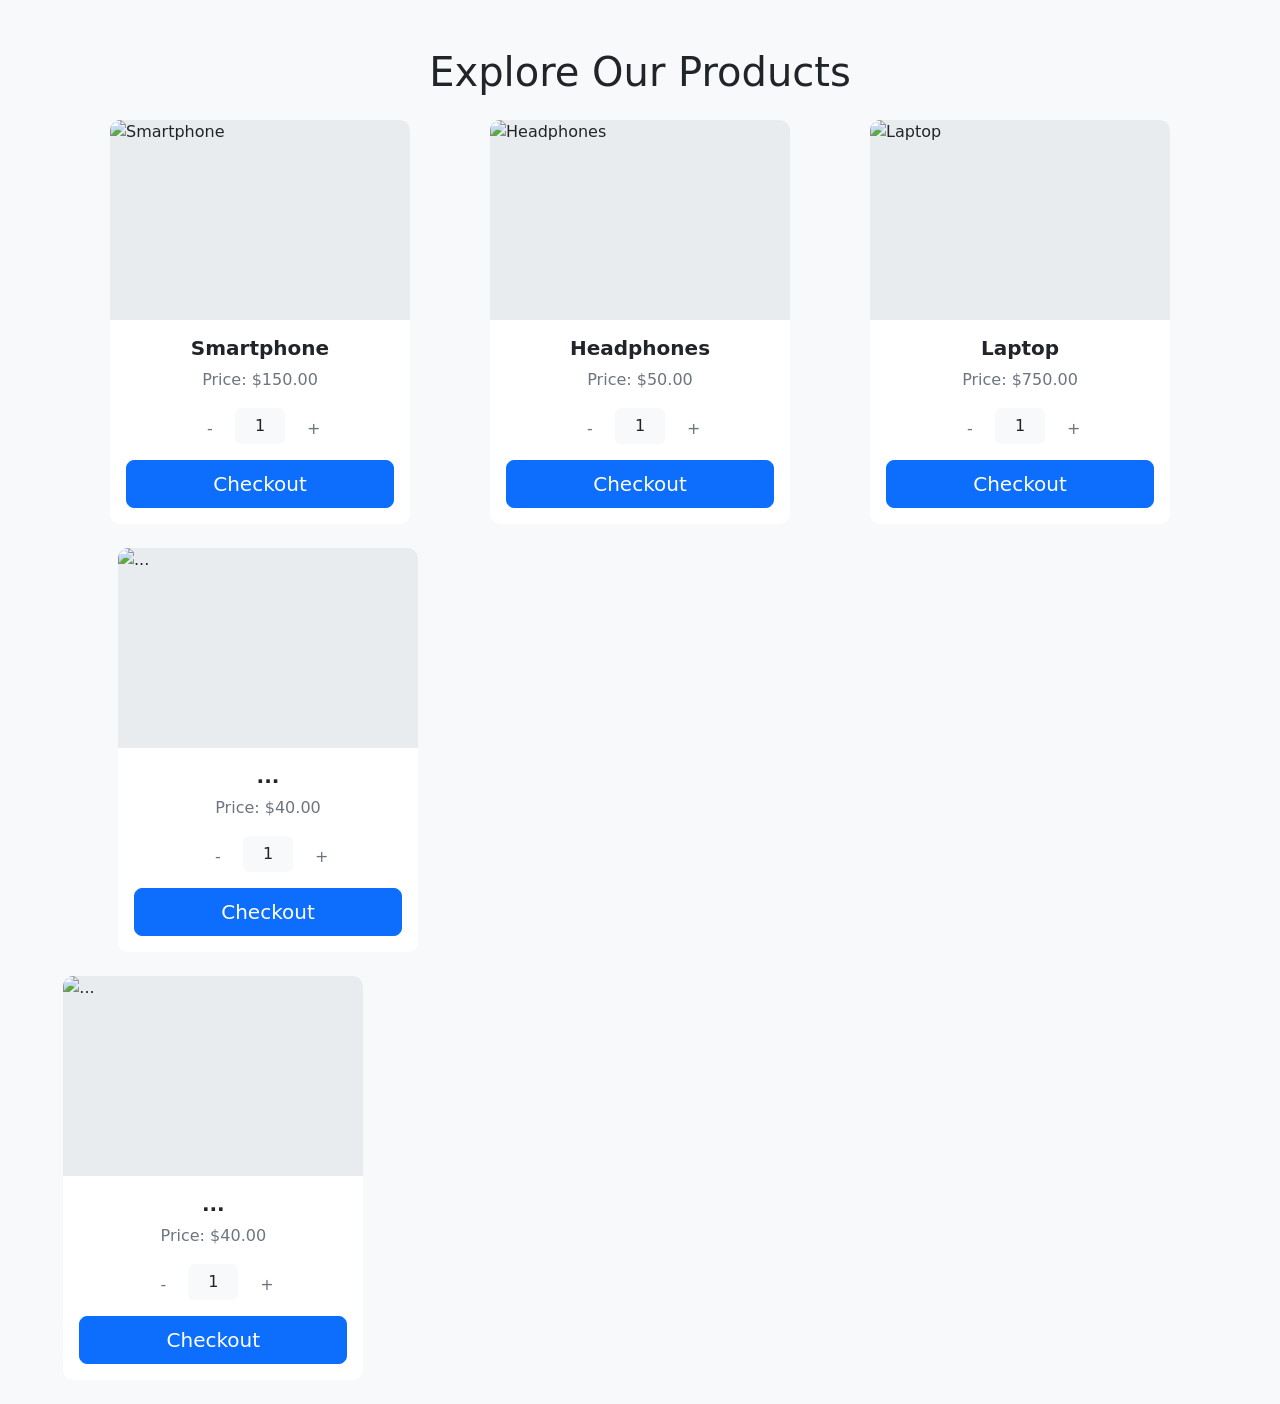
==== src/main/resources/templates/index.html @ a724df9a "feat: add Thymeleaf templates for checkout flow" ====
<!DOCTYPE html>
<html lang="en">
<head>
    <meta charset="UTF-8">
    <meta name="viewport" content="width=device-width, initial-scale=1.0">
    <title>E-Commerce Product Page</title>
    <!-- Bootstrap CSS -->
    <link href="https://cdn.jsdelivr.net/npm/bootstrap@5.3.0/dist/css/bootstrap.min.css" rel="stylesheet">
    <script src="https://js.stripe.com/v3/"></script>
    <style>
        body {
            background-color: #f8f9fa;
        }

        .product-card {
            max-width: 300px;
            margin: auto;
            border: none;
            border-radius: 10px;
            overflow: hidden;
            transition: transform 0.3s, box-shadow 0.3s;
        }

        .product-card:hover {
            transform: translateY(-10px);
            box-shadow: 0px 4px 20px rgba(0, 0, 0, 0.2);
        }

        .product-image {
            height: 200px;
            object-fit: cover;
            background-color: #e9ecef;
        }

        .product-title {
            font-size: 1.25rem;
            font-weight: bold;
        }

        .product-price {
            font-size: 1rem;
            color: #6c757d;
        }

        .quantity-controls {
            display: flex;
            align-items: center;
            justify-content: center;
            gap: 10px;
        }

        .quantity-controls button {
            width: 30px;
            height: 30px;
            font-size: 16px;
            border-radius: 50%;
            border: none;
        }

        .quantity-display {
            width: 50px;
            text-align: center;
            border: none;
            background: #f8f9fa;
        }
    </style>
</head>
<body>

<div class="container mt-5">
    <h1 class="text-center mb-4">Explore Our Products</h1>
    <div class="row justify-content-center">
        <!-- Product 1 -->
        <div class="col-md-4 mb-4">
            <div class="card product-card" data-name="Smartphone" data-price="15000" data-image="/images/smartphone.jpg">
                <img src="/images/smartphone.png" class="card-img-top product-image" alt="Smartphone">
                <div class="card-body text-center">
                    <h5 class="product-title">Smartphone</h5>
                    <p class="product-price">Price: $150.00</p>
                    <div class="quantity-controls my-3">
                        <button class="btn btn-outline-secondary decrement">-</button>
                        <input type="text" class="quantity-display form-control" value="1" readonly>
                        <button class="btn btn-outline-secondary increment">+</button>
                    </div>
                    <button class="btn btn-primary btn-lg w-100 checkout-button">Checkout</button>
                </div>
            </div>
        </div>

        <!-- Product 2 -->
        <div class="col-md-4 mb-4">
            <div class="card product-card" data-name="Headphones" data-price="5000" data-image="/images/headphones.jpg">
                <img src="/images/headphones.png" class="card-img-top product-image" alt="Headphones">
                <div class="card-body text-center">
                    <h5 class="product-title">Headphones</h5>
                    <p class="product-price">Price: $50.00</p>
                    <div class="quantity-controls my-3">
                        <button class="btn btn-outline-secondary decrement">-</button>
                        <input type="text" class="quantity-display form-control" value="1" readonly>
                        <button class="btn btn-outline-secondary increment">+</button>
                    </div>
                    <button class="btn btn-primary btn-lg w-100 checkout-button">Checkout</button>
                </div>
            </div>
        </div>

        <!-- Product 3 -->
        <div class="col-md-4 mb-4">
            <div class="card product-card" data-name="Laptop" data-price="75000" data-image="/images/laptop.jpg">
                <img src="/images/laptop.png" class="card-img-top product-image" alt="Laptop">
                <div class="card-body text-center">
                    <h5 class="product-title">Laptop</h5>
                    <p class="product-price">Price: $750.00</p>
                    <div class="quantity-controls my-3">
                        <button class="btn btn-outline-secondary decrement">-</button>
                        <input type="text" class="quantity-display form-control" value="1" readonly>
                        <button class="btn btn-outline-secondary increment">+</button>
                    </div>
                    <button class="btn btn-primary btn-lg w-100 checkout-button">Checkout</button>
                </div>
            </div>
        </div>
    </div>
    <!-- Product 4 -->
    <div class="col-md-4 mb-4">
        <div class="card product-card" data-name="Laptop" data-price="75000" data-image="/images/laptop.jpg">
            <img src="/images/img.png" class="card-img-top product-image" alt="...">
            <div class="card-body text-center">
                <h5 class="product-title">...</h5>
                <p class="product-price">Price: $40.00</p>
                <div class="quantity-controls my-3">
                    <button class="btn btn-outline-secondary decrement">-</button>
                    <input type="text" class="quantity-display form-control" value="1" readonly>
                    <button class="btn btn-outline-secondary increment">+</button>
                </div>
                <button class="btn btn-primary btn-lg w-100 checkout-button">Checkout</button>
            </div>
        </div>
    </div>
</div>
<!-- Product 5 -->
<div class="col-md-4 mb-4">
    <div class="card product-card" data-name="Laptop" data-price="75000" data-image="/images/laptop.jpg">
        <img src="/images/img_1.png" class="card-img-top product-image" alt="...">
        <div class="card-body text-center">
            <h5 class="product-title">...</h5>
            <p class="product-price">Price: $40.00</p>
            <div class="quantity-controls my-3">
                <button class="btn btn-outline-secondary decrement">-</button>
                <input type="text" class="quantity-display form-control" value="1" readonly>
                <button class="btn btn-outline-secondary increment">+</button>
            </div>
            <button class="btn btn-primary btn-lg w-100 checkout-button">Checkout</button>
        </div>
    </div>
</div>

</div>

<!-- Bootstrap JS Bundle -->
<script src="https://cdn.jsdelivr.net/npm/bootstrap@5.3.0/dist/js/bootstrap.bundle.min.js"></script>

<script>
    const stripe = Stripe("pk_test_51SRcD6QNjilw6T4B8XA5DjOE0LkzvRqioQ7lq9i5q9lFpIrAGf44Tp4k1UKB7MEUJWUWMg9HZMZDKmszluUmCpxV00nRqUZBxU");

    document.querySelectorAll(".product-card").forEach(card => {
    const decrementBtn = card.querySelector(".decrement");
    const incrementBtn = card.querySelector(".increment");
    const quantityDisplay = card.querySelector(".quantity-display");
    const productPriceDisplay = card.querySelector(".product-price");
    const productPriceInCents = parseInt(card.dataset.price); // Price in cents

    // Quantity decrement logic
    decrementBtn.addEventListener("click", () => {
        let quantity = parseInt(quantityDisplay.value);
        if (quantity > 1) {
            quantity -= 1;
            quantityDisplay.value = quantity;

            // Update the price display
            const totalPrice = (productPriceInCents * quantity) / 100;
            productPriceDisplay.textContent = `Price: $${totalPrice.toFixed(2)}`;
        }
    });

    // Quantity increment logic
    incrementBtn.addEventListener("click", () => {
        let quantity = parseInt(quantityDisplay.value);
        quantity += 1;
        quantityDisplay.value = quantity;

        // Update the price display
        const totalPrice = (productPriceInCents * quantity) / 100;
        productPriceDisplay.textContent = `Price: $${totalPrice.toFixed(2)}`;
    });

    // Checkout button logic
    card.querySelector(".checkout-button").addEventListener("click", async () => {
        const productName = card.dataset.name; // Product name
        const quantity = parseInt(quantityDisplay.value); // Quantity selected

        try {
            // Create the DTO object to match backend fields
            const createPaymentRequest = {
                name: productName, // Product name
                amount: productPriceInCents, // Total amount in cents (Stripe expects cents)
                quantity // Quantity
            };

            // Send request to backend
            const response = await fetch("/product/v1/checkout", {
                method: "POST",
                headers: {
                    "Content-Type": "application/json"
                },
                body: JSON.stringify(createPaymentRequest)
            });

            if (!response.ok) {
                throw new Error(`HTTP error! status: ${response.status}`);
            }

            // Assuming the backend responds with the sessionId and httpStatus
            const stripeResponse = await response.json();

            // Redirect to Stripe Checkout
            const result = await stripe.redirectToCheckout({ sessionId: stripeResponse.sessionId });
            if (result.error) {
                console.error("Stripe Checkout Error:", result.error.message);
            }
        } catch (error) {
            console.error("Error during checkout:", error);
        }
    });
});

</script>

</body>
</html>
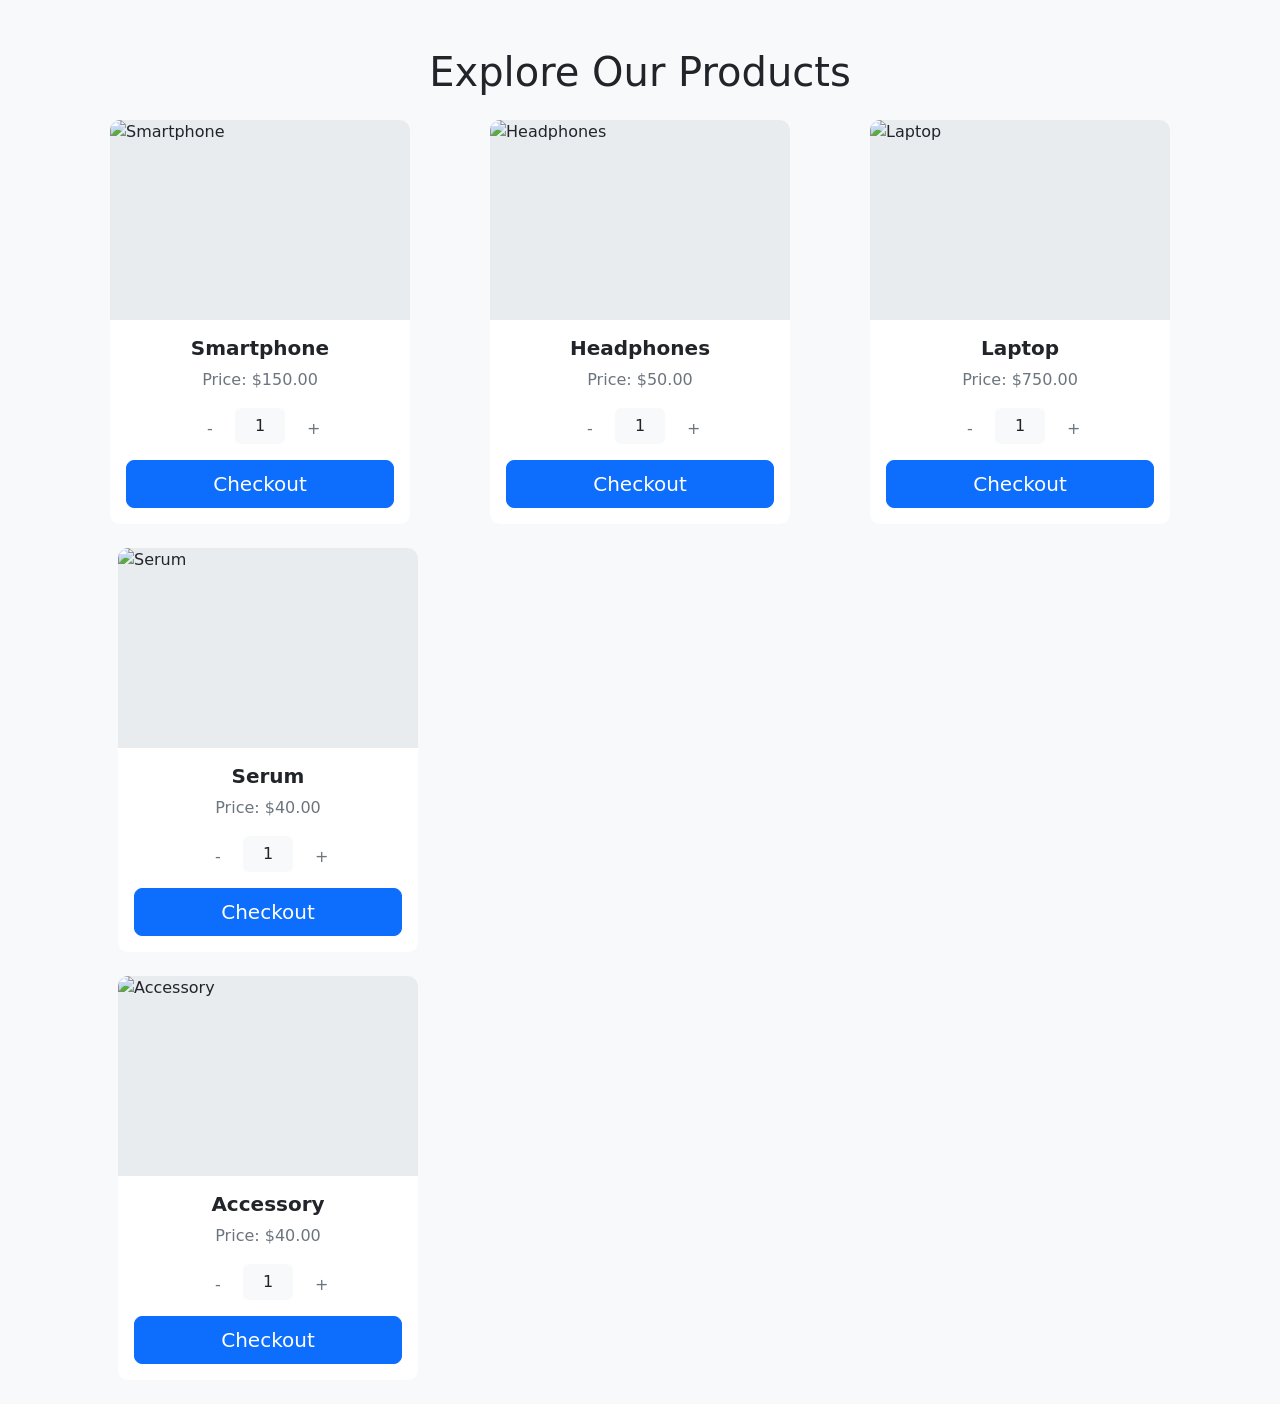
==== commit 507b2e62: "commits for improve proj" ====
--- a/src/main/resources/templates/index.html
+++ b/src/main/resources/templates/index.html
@@ -121,40 +121,39 @@
             </div>
         </div>
     </div>
-    <!-- Product 4 -->
-    <div class="col-md-4 mb-4">
-        <div class="card product-card" data-name="Laptop" data-price="75000" data-image="/images/laptop.jpg">
-            <img src="/images/img.png" class="card-img-top product-image" alt="...">
-            <div class="card-body text-center">
-                <h5 class="product-title">...</h5>
-                <p class="product-price">Price: $40.00</p>
-                <div class="quantity-controls my-3">
-                    <button class="btn btn-outline-secondary decrement">-</button>
-                    <input type="text" class="quantity-display form-control" value="1" readonly>
-                    <button class="btn btn-outline-secondary increment">+</button>
-                </div>
-                <button class="btn btn-primary btn-lg w-100 checkout-button">Checkout</button>
+        <!-- Product 4 -->
+        <div class="col-md-4 mb-4">
+            <div class="card product-card" data-name="Serum" data-price="4000" data-image="/images/img.png">
+                <img src="/images/img.png" class="card-img-top product-image" alt="Serum">
+                <div class="card-body text-center">
+                    <h5 class="product-title">Serum</h5>
+                    <p class="product-price">Price: $40.00</p>
+                    <div class="quantity-controls my-3">
+                        <button class="btn btn-outline-secondary decrement">-</button>
+                        <input type="text" class="quantity-display form-control" value="1" readonly>
+                        <button class="btn btn-outline-secondary increment">+</button>
+                    </div>
+                    <button class="btn btn-primary btn-lg w-100 checkout-button">Checkout</button>
+                </div>
+            </div>
+        </div>
+        <!-- Product 5 -->
+        <div class="col-md-4 mb-4">
+            <div class="card product-card" data-name="Accessory" data-price="4000" data-image="/images/img_1.png">
+                <img src="/images/img_1.png" class="card-img-top product-image" alt="Accessory">
+                <div class="card-body text-center">
+                    <h5 class="product-title">Accessory</h5>
+                    <p class="product-price">Price: $40.00</p>
+                    <div class="quantity-controls my-3">
+                        <button class="btn btn-outline-secondary decrement">-</button>
+                        <input type="text" class="quantity-display form-control" value="1" readonly>
+                        <button class="btn btn-outline-secondary increment">+</button>
+                    </div>
+                    <button class="btn btn-primary btn-lg w-100 checkout-button">Checkout</button>
+                </div>
             </div>
         </div>
     </div>
-</div>
-<!-- Product 5 -->
-<div class="col-md-4 mb-4">
-    <div class="card product-card" data-name="Laptop" data-price="75000" data-image="/images/laptop.jpg">
-        <img src="/images/img_1.png" class="card-img-top product-image" alt="...">
-        <div class="card-body text-center">
-            <h5 class="product-title">...</h5>
-            <p class="product-price">Price: $40.00</p>
-            <div class="quantity-controls my-3">
-                <button class="btn btn-outline-secondary decrement">-</button>
-                <input type="text" class="quantity-display form-control" value="1" readonly>
-                <button class="btn btn-outline-secondary increment">+</button>
-            </div>
-            <button class="btn btn-primary btn-lg w-100 checkout-button">Checkout</button>
-        </div>
-    </div>
-</div>
-
 </div>
 
 <!-- Bootstrap JS Bundle -->
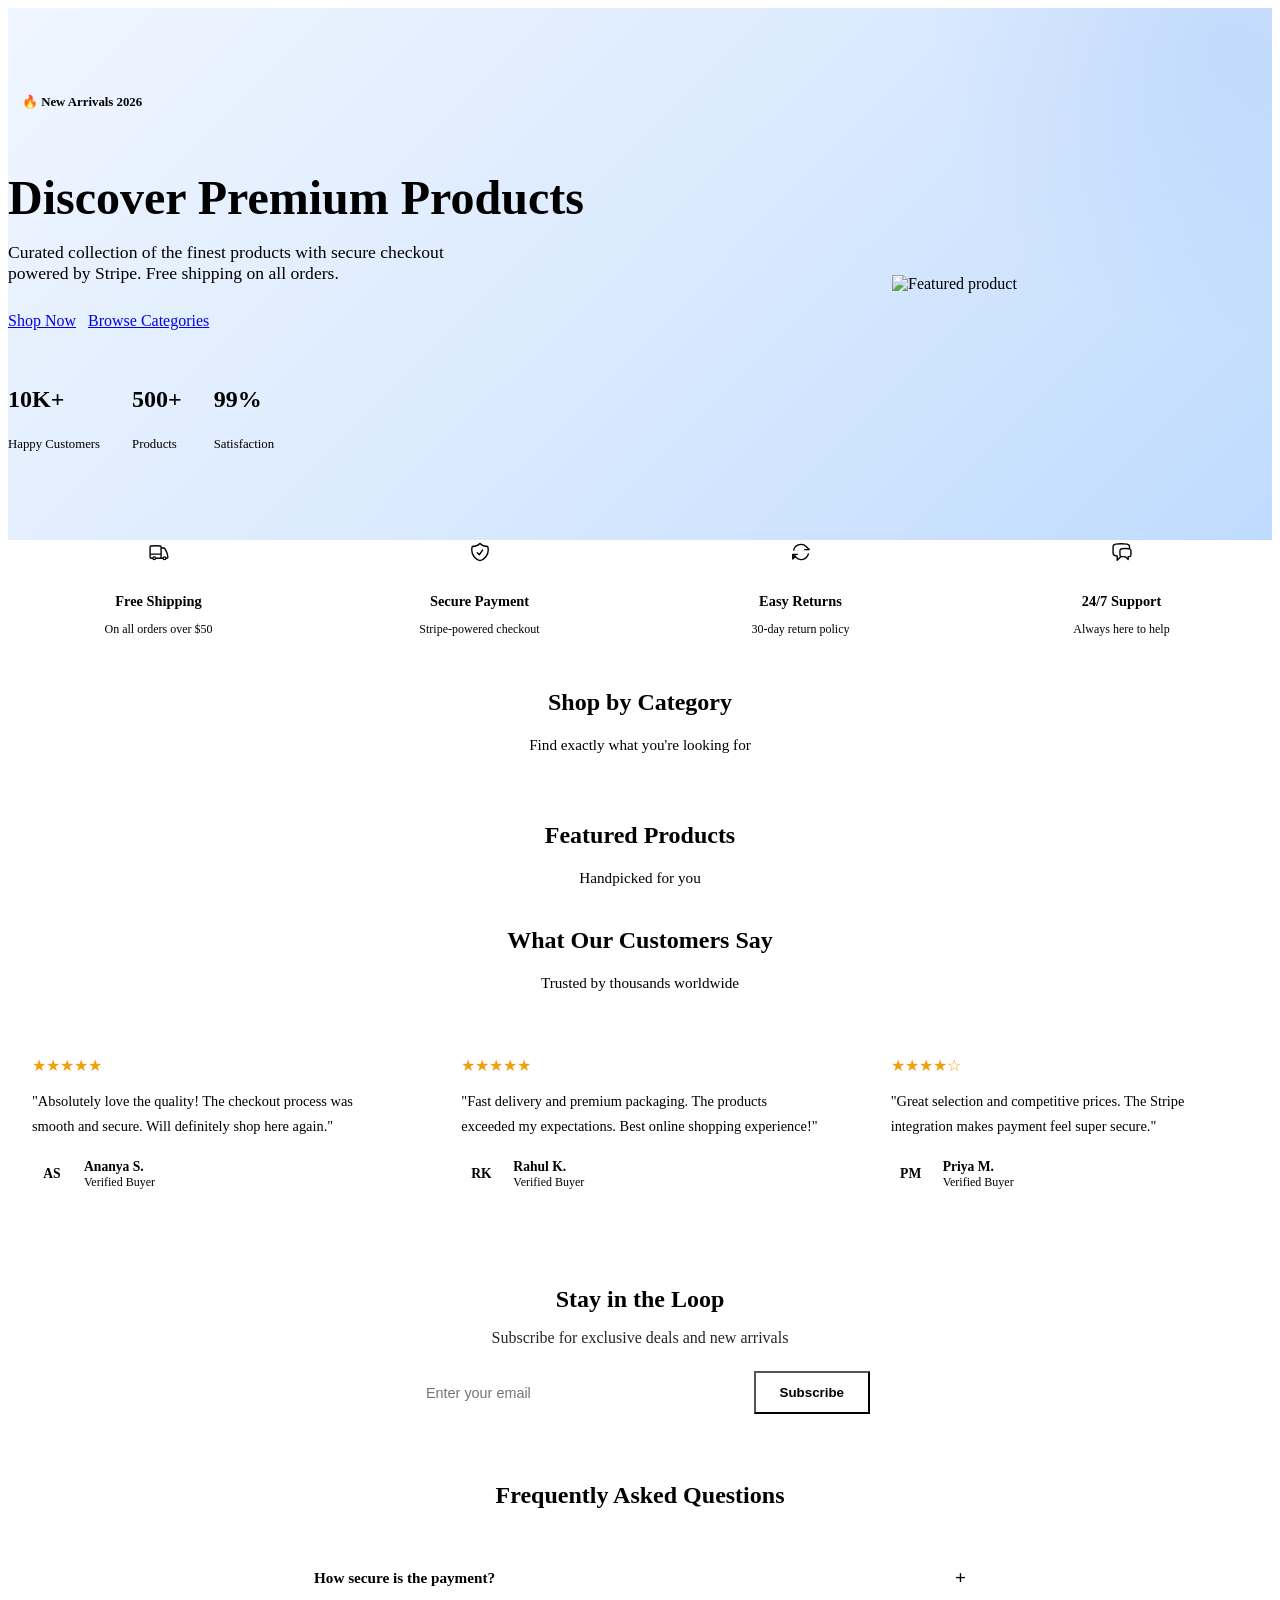
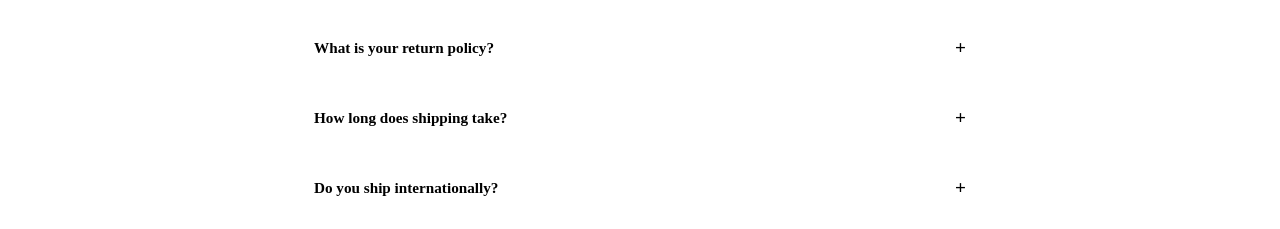
==== commit 42399e39: "Add Cartly UI and checkout improvements" ====
--- a/src/main/resources/templates/index.html
+++ b/src/main/resources/templates/index.html
@@ -1,239 +1,247 @@
 <!DOCTYPE html>
 <html lang="en">
 <head>
-    <meta charset="UTF-8">
-    <meta name="viewport" content="width=device-width, initial-scale=1.0">
-    <title>E-Commerce Product Page</title>
-    <!-- Bootstrap CSS -->
-    <link href="https://cdn.jsdelivr.net/npm/bootstrap@5.3.0/dist/css/bootstrap.min.css" rel="stylesheet">
-    <script src="https://js.stripe.com/v3/"></script>
-    <style>
-        body {
-            background-color: #f8f9fa;
-        }
-
-        .product-card {
-            max-width: 300px;
-            margin: auto;
-            border: none;
-            border-radius: 10px;
-            overflow: hidden;
-            transition: transform 0.3s, box-shadow 0.3s;
-        }
-
-        .product-card:hover {
-            transform: translateY(-10px);
-            box-shadow: 0px 4px 20px rgba(0, 0, 0, 0.2);
-        }
-
-        .product-image {
-            height: 200px;
-            object-fit: cover;
-            background-color: #e9ecef;
-        }
-
-        .product-title {
-            font-size: 1.25rem;
-            font-weight: bold;
-        }
-
-        .product-price {
-            font-size: 1rem;
-            color: #6c757d;
-        }
-
-        .quantity-controls {
-            display: flex;
-            align-items: center;
-            justify-content: center;
-            gap: 10px;
-        }
-
-        .quantity-controls button {
-            width: 30px;
-            height: 30px;
-            font-size: 16px;
-            border-radius: 50%;
-            border: none;
-        }
-
-        .quantity-display {
-            width: 50px;
-            text-align: center;
-            border: none;
-            background: #f8f9fa;
-        }
-    </style>
+  <meta charset="UTF-8">
+  <meta name="viewport" content="width=device-width, initial-scale=1.0">
+  <meta name="description" content="Cartly — Premium e-commerce shopping experience with curated products and secure Stripe checkout.">
+  <title>Cartly — Premium Shopping</title>
+  <link rel="preconnect" href="https://fonts.googleapis.com">
+  <link href="https://fonts.googleapis.com/css2?family=Inter:wght@400;500;600;700;800&display=swap" rel="stylesheet">
+  <link rel="stylesheet" href="/css/design-system.css">
+  <script src="https://js.stripe.com/v3/"></script>
+  <style>
+    /* --- Hero --- */
+    .hero{background:linear-gradient(135deg,#eff6ff 0%,#dbeafe 50%,#bfdbfe 100%);padding:80px 0 60px;position:relative;overflow:hidden}
+    .hero::after{content:'';position:absolute;top:-50%;right:-20%;width:600px;height:600px;background:radial-gradient(circle,rgba(37,99,235,.08) 0%,transparent 70%);border-radius:50%}
+    .hero .container{display:flex;align-items:center;gap:48px;position:relative;z-index:1}
+    .hero-content{flex:1}
+    .hero-tag{display:inline-flex;align-items:center;gap:6px;background:var(--white);padding:6px 14px;border-radius:var(--radius-full);font-size:.8rem;font-weight:600;color:var(--primary);margin-bottom:16px;box-shadow:var(--shadow-sm)}
+    .hero h1{font-size:3rem;line-height:1.1;margin-bottom:16px}
+    .hero h1 span{color:var(--primary)}
+    .hero p{font-size:1.1rem;color:var(--gray-600);margin-bottom:28px;max-width:480px}
+    .hero-actions{display:flex;gap:12px;flex-wrap:wrap}
+    .hero-image{flex:0 0 380px;position:relative}
+    .hero-image img{width:100%;border-radius:var(--radius-xl);box-shadow:var(--shadow-xl)}
+    .hero-stats{display:flex;gap:32px;margin-top:32px}
+    .hero-stat h3{font-size:1.5rem;color:var(--primary)}
+    .hero-stat p{font-size:.8rem;color:var(--gray-500)}
+
+    /* --- Benefits --- */
+    .benefits{display:grid;grid-template-columns:repeat(4,1fr);gap:20px;margin:-30px auto 0;position:relative;z-index:2}
+    .benefit{background:var(--white);padding:20px;border-radius:var(--radius-lg);box-shadow:var(--shadow);text-align:center;transition:var(--transition)}
+    .benefit:hover{transform:translateY(-4px);box-shadow:var(--shadow-lg)}
+    .benefit-icon{width:44px;height:44px;background:var(--primary-light);border-radius:var(--radius);display:flex;align-items:center;justify-content:center;margin:0 auto 12px;color:var(--primary)}
+    .benefit-icon svg{width:22px;height:22px}
+    .benefit h4{font-size:.9rem;margin-bottom:4px}
+    .benefit p{font-size:.75rem;color:var(--gray-500)}
+
+    /* --- Section Header --- */
+    .section-header{text-align:center;margin-bottom:40px}
+    .section-header p{color:var(--gray-500);margin-top:8px;font-size:.95rem}
+
+    /* --- Categories --- */
+    .cat-grid{display:flex;gap:16px;overflow-x:auto;padding-bottom:8px;scrollbar-width:none}
+    .cat-grid::-webkit-scrollbar{display:none}
+    .cat-card{flex:0 0 auto;padding:14px 28px;background:var(--white);border:1.5px solid var(--gray-200);border-radius:var(--radius-full);font-weight:600;font-size:.85rem;cursor:pointer;transition:var(--transition);white-space:nowrap}
+    .cat-card:hover,.cat-card.active{background:var(--primary);color:var(--white);border-color:var(--primary)}
+
+    /* --- Newsletter --- */
+    .newsletter{background:linear-gradient(135deg,var(--primary) 0%,#1d4ed8 100%);border-radius:var(--radius-xl);padding:48px;text-align:center;color:var(--white)}
+    .newsletter h2{color:var(--white);margin-bottom:8px}
+    .newsletter p{opacity:.85;margin-bottom:24px}
+    .newsletter-form{display:flex;gap:12px;max-width:460px;margin:0 auto}
+    .newsletter-form input{flex:1;padding:12px 16px;border:none;border-radius:var(--radius);font-size:.9rem}
+    .newsletter-form button{background:var(--secondary);color:var(--white);padding:12px 24px;border-radius:var(--radius);font-weight:600;white-space:nowrap}
+
+    /* --- Testimonials --- */
+    .testimonial-grid{display:grid;grid-template-columns:repeat(3,1fr);gap:24px}
+    .testimonial{background:var(--white);padding:24px;border-radius:var(--radius-lg);border:1px solid var(--gray-200)}
+    .testimonial-stars{color:#f59e0b;margin-bottom:12px}
+    .testimonial p{font-size:.9rem;color:var(--gray-600);line-height:1.7;margin-bottom:16px}
+    .testimonial-author{display:flex;align-items:center;gap:12px}
+    .testimonial-avatar{width:40px;height:40px;border-radius:50%;background:var(--primary-light);display:flex;align-items:center;justify-content:center;font-weight:700;color:var(--primary);font-size:.85rem}
+    .testimonial-name{font-weight:600;font-size:.85rem}
+    .testimonial-role{font-size:.75rem;color:var(--gray-500)}
+
+    /* --- FAQ --- */
+    .faq-item{background:var(--white);border:1px solid var(--gray-200);border-radius:var(--radius-lg);margin-bottom:12px;overflow:hidden}
+    .faq-q{padding:18px 24px;font-weight:600;cursor:pointer;display:flex;justify-content:space-between;align-items:center;font-size:.95rem;transition:var(--transition)}
+    .faq-q:hover{color:var(--primary)}
+    .faq-a{padding:0 24px;max-height:0;overflow:hidden;transition:max-height .3s ease,padding .3s ease;font-size:.9rem;color:var(--gray-600);line-height:1.7}
+    .faq-item.open .faq-a{max-height:200px;padding:0 24px 18px}
+    .faq-item.open .faq-q .faq-toggle{transform:rotate(45deg)}
+    .faq-toggle{transition:transform .3s ease;font-size:1.2rem;color:var(--gray-400)}
+
+    @media(max-width:768px){
+      .hero .container{flex-direction:column;text-align:center}
+      .hero h1{font-size:2rem}
+      .hero p{margin:0 auto 28px}
+      .hero-actions{justify-content:center}
+      .hero-image{flex:0 0 auto;max-width:280px}
+      .hero-stats{justify-content:center}
+      .benefits{grid-template-columns:repeat(2,1fr)}
+      .testimonial-grid{grid-template-columns:1fr}
+      .newsletter{padding:32px 20px}
+      .newsletter-form{flex-direction:column}
+    }
+  </style>
 </head>
 <body>
-
-<div class="container mt-5">
-    <h1 class="text-center mb-4">Explore Our Products</h1>
-    <div class="row justify-content-center">
-        <!-- Product 1 -->
-        <div class="col-md-4 mb-4">
-            <div class="card product-card" data-name="Smartphone" data-price="15000" data-image="/images/smartphone.jpg">
-                <img src="/images/smartphone.png" class="card-img-top product-image" alt="Smartphone">
-                <div class="card-body text-center">
-                    <h5 class="product-title">Smartphone</h5>
-                    <p class="product-price">Price: $150.00</p>
-                    <div class="quantity-controls my-3">
-                        <button class="btn btn-outline-secondary decrement">-</button>
-                        <input type="text" class="quantity-display form-control" value="1" readonly>
-                        <button class="btn btn-outline-secondary increment">+</button>
-                    </div>
-                    <button class="btn btn-primary btn-lg w-100 checkout-button">Checkout</button>
-                </div>
+  <div id="navbar-mount"></div>
+
+  <!-- Hero -->
+  <section class="hero">
+    <div class="container">
+      <div class="hero-content slide-up">
+        <span class="hero-tag">🔥 New Arrivals 2026</span>
+        <h1>Discover <span>Premium</span> Products</h1>
+        <p>Curated collection of the finest products with secure checkout powered by Stripe. Free shipping on all orders.</p>
+        <div class="hero-actions">
+          <a href="#products" class="btn btn-primary btn-lg">Shop Now</a>
+          <a href="#categories" class="btn btn-outline btn-lg">Browse Categories</a>
+        </div>
+        <div class="hero-stats">
+          <div class="hero-stat"><h3>10K+</h3><p>Happy Customers</p></div>
+          <div class="hero-stat"><h3>500+</h3><p>Products</p></div>
+          <div class="hero-stat"><h3>99%</h3><p>Satisfaction</p></div>
+        </div>
+      </div>
+      <div class="hero-image slide-up delay-2">
+        <img src="/images/laptop.png" alt="Featured product">
+      </div>
+    </div>
+  </section>
+
+  <!-- Benefits -->
+  <section class="section" style="padding-top:0">
+    <div class="container">
+      <div class="benefits">
+        <div class="benefit fade-in"><div class="benefit-icon"><svg xmlns="http://www.w3.org/2000/svg" fill="none" viewBox="0 0 24 24" stroke-width="1.5" stroke="currentColor"><path stroke-linecap="round" stroke-linejoin="round" d="M8.25 18.75a1.5 1.5 0 01-3 0m3 0a1.5 1.5 0 00-3 0m3 0h6m-9 0H3.375a1.125 1.125 0 01-1.125-1.125V14.25m17.25 4.5a1.5 1.5 0 01-3 0m3 0a1.5 1.5 0 00-3 0m3 0h1.125c.621 0 1.129-.504 1.09-1.124a17.902 17.902 0 00-3.213-9.193 2.056 2.056 0 00-1.58-.86H14.25M16.5 18.75h-2.25m0-11.177v-.958c0-.568-.422-1.048-.987-1.106a48.554 48.554 0 00-10.026 0 1.106 1.106 0 00-.987 1.106v7.635m12-6.677v6.677m0 4.5v-4.5m0 0h-12"/></svg></div><h4>Free Shipping</h4><p>On all orders over $50</p></div>
+        <div class="benefit fade-in delay-1"><div class="benefit-icon"><svg xmlns="http://www.w3.org/2000/svg" fill="none" viewBox="0 0 24 24" stroke-width="1.5" stroke="currentColor"><path stroke-linecap="round" stroke-linejoin="round" d="M9 12.75L11.25 15 15 9.75m-3-7.036A11.959 11.959 0 013.598 6 11.99 11.99 0 003 9.749c0 5.592 3.824 10.29 9 11.623 5.176-1.332 9-6.03 9-11.622 0-1.31-.21-2.571-.598-3.751h-.152c-3.196 0-6.1-1.248-8.25-3.285z"/></svg></div><h4>Secure Payment</h4><p>Stripe-powered checkout</p></div>
+        <div class="benefit fade-in delay-2"><div class="benefit-icon"><svg xmlns="http://www.w3.org/2000/svg" fill="none" viewBox="0 0 24 24" stroke-width="1.5" stroke="currentColor"><path stroke-linecap="round" stroke-linejoin="round" d="M16.023 9.348h4.992v-.001M2.985 19.644v-4.992m0 0h4.992m-4.993 0l3.181 3.183a8.25 8.25 0 0013.803-3.7M4.031 9.865a8.25 8.25 0 0113.803-3.7l3.181 3.182M2.985 19.644l3.181-3.182"/></svg></div><h4>Easy Returns</h4><p>30-day return policy</p></div>
+        <div class="benefit fade-in delay-3"><div class="benefit-icon"><svg xmlns="http://www.w3.org/2000/svg" fill="none" viewBox="0 0 24 24" stroke-width="1.5" stroke="currentColor"><path stroke-linecap="round" stroke-linejoin="round" d="M20.25 8.511c.884.284 1.5 1.128 1.5 2.097v4.286c0 1.136-.847 2.1-1.98 2.193-.34.027-.68.052-1.02.072v3.091l-3-3c-1.354 0-2.694-.055-4.02-.163a2.115 2.115 0 01-.825-.242m9.345-8.334a2.126 2.126 0 00-.476-.095 48.64 48.64 0 00-8.048 0c-1.131.094-1.976 1.057-1.976 2.192v4.286c0 .837.46 1.58 1.155 1.951m9.345-8.334V6.637c0-1.621-1.152-3.026-2.76-3.235A48.455 48.455 0 0011.25 3c-2.115 0-4.198.137-6.24.402-1.608.209-2.76 1.614-2.76 3.235v6.226c0 1.621 1.152 3.026 2.76 3.235.577.075 1.157.14 1.74.194V21l4.155-4.155"/></svg></div><h4>24/7 Support</h4><p>Always here to help</p></div>
+      </div>
+    </div>
+  </section>
+
+  <!-- Categories -->
+  <section class="section" style="padding-top:0" id="categories">
+    <div class="container">
+      <div class="section-header"><h2>Shop by Category</h2><p>Find exactly what you're looking for</p></div>
+      <div class="cat-grid" id="cat-grid"></div>
+    </div>
+  </section>
+
+  <!-- Products -->
+  <section class="section" id="products">
+    <div class="container">
+      <div class="section-header"><h2>Featured Products</h2><p>Handpicked for you</p></div>
+      <div class="grid grid-4" id="product-grid"></div>
+    </div>
+  </section>
+
+  <!-- Testimonials -->
+  <section class="section">
+    <div class="container">
+      <div class="section-header"><h2>What Our Customers Say</h2><p>Trusted by thousands worldwide</p></div>
+      <div class="testimonial-grid">
+        <div class="testimonial fade-in"><div class="testimonial-stars">★★★★★</div><p>"Absolutely love the quality! The checkout process was smooth and secure. Will definitely shop here again."</p><div class="testimonial-author"><div class="testimonial-avatar">AS</div><div><div class="testimonial-name">Ananya S.</div><div class="testimonial-role">Verified Buyer</div></div></div></div>
+        <div class="testimonial fade-in delay-1"><div class="testimonial-stars">★★★★★</div><p>"Fast delivery and premium packaging. The products exceeded my expectations. Best online shopping experience!"</p><div class="testimonial-author"><div class="testimonial-avatar">RK</div><div><div class="testimonial-name">Rahul K.</div><div class="testimonial-role">Verified Buyer</div></div></div></div>
+        <div class="testimonial fade-in delay-2"><div class="testimonial-stars">★★★★☆</div><p>"Great selection and competitive prices. The Stripe integration makes payment feel super secure."</p><div class="testimonial-author"><div class="testimonial-avatar">PM</div><div><div class="testimonial-name">Priya M.</div><div class="testimonial-role">Verified Buyer</div></div></div></div>
+      </div>
+    </div>
+  </section>
+
+  <!-- Newsletter -->
+  <section class="section">
+    <div class="container">
+      <div class="newsletter">
+        <h2>Stay in the Loop</h2>
+        <p>Subscribe for exclusive deals and new arrivals</p>
+        <div class="newsletter-form">
+          <input type="email" placeholder="Enter your email">
+          <button type="button" onclick="Toast.success('Thanks for subscribing!')">Subscribe</button>
+        </div>
+      </div>
+    </div>
+  </section>
+
+  <!-- FAQ -->
+  <section class="section">
+    <div class="container">
+      <div class="section-header"><h2>Frequently Asked Questions</h2></div>
+      <div style="max-width:700px;margin:0 auto">
+        <div class="faq-item"><div class="faq-q" onclick="this.parentElement.classList.toggle('open')">How secure is the payment?<span class="faq-toggle">+</span></div><div class="faq-a">All payments are processed through Stripe, a PCI Level 1 certified payment processor. Your card details never touch our servers.</div></div>
+        <div class="faq-item"><div class="faq-q" onclick="this.parentElement.classList.toggle('open')">What is your return policy?<span class="faq-toggle">+</span></div><div class="faq-a">We offer a 30-day hassle-free return policy on all products. Simply contact our support team to initiate a return.</div></div>
+        <div class="faq-item"><div class="faq-q" onclick="this.parentElement.classList.toggle('open')">How long does shipping take?<span class="faq-toggle">+</span></div><div class="faq-a">Standard shipping takes 5-7 business days. Express (2-3 days) and same-day delivery options are available at checkout.</div></div>
+        <div class="faq-item"><div class="faq-q" onclick="this.parentElement.classList.toggle('open')">Do you ship internationally?<span class="faq-toggle">+</span></div><div class="faq-a">Yes! We ship to over 50 countries worldwide. Shipping rates and delivery times vary by location.</div></div>
+      </div>
+    </div>
+  </section>
+
+  <div id="footer-mount"></div>
+
+  <script src="/js/store.js"></script>
+  <script src="/js/app.js"></script>
+  <script>
+    // Mount navbar & footer
+    document.getElementById('navbar-mount').innerHTML = renderNavbar('home');
+    document.getElementById('footer-mount').innerHTML = renderFooter();
+    initNavbar();
+
+    // Categories
+    const cats = ['All', ...Store.getCategories()];
+    let activeCat = 'All';
+    const catGrid = document.getElementById('cat-grid');
+    const productGrid = document.getElementById('product-grid');
+
+    function renderCategories() {
+      catGrid.innerHTML = cats.map(c =>
+        `<div class="cat-card ${c === activeCat ? 'active' : ''}" onclick="filterCat('${c}')">${c}</div>`
+      ).join('');
+    }
+
+    function renderProducts(filter = 'All') {
+      const params = new URLSearchParams(window.location.search);
+      const search = params.get('search')?.toLowerCase() || '';
+      let products = Store.getProducts();
+      if (filter !== 'All') products = products.filter(p => p.category === filter);
+      if (search) products = products.filter(p => p.name.toLowerCase().includes(search) || p.category.toLowerCase().includes(search));
+
+      if (products.length === 0) {
+        productGrid.innerHTML = `<div class="empty-state" style="grid-column:1/-1"><h3>No products found</h3><p>Try a different category or search term.</p></div>`;
+        return;
+      }
+
+      productGrid.innerHTML = products.map((p, i) => `
+        <div class="product-card slide-up delay-${i % 4 + 1}" onclick="window.location.href='/product?id=${p.id}'">
+          <div class="product-img-wrap">
+            <img src="${p.image}" alt="${p.name}" class="product-img" loading="lazy">
+            <button class="quick-add" onclick="event.stopPropagation();Store.addToCart('${p.id}');Toast.success('Added to cart!')" title="Add to cart">
+              ${Icons.plus}
+            </button>
+          </div>
+          <div class="product-info">
+            <div class="product-category">${p.category}</div>
+            <div class="product-name">${p.name}</div>
+            <div class="product-price">${formatPrice(p.price)}</div>
+            <div class="product-rating">
+              ${renderStars(p.rating)}
+              <span class="rating-count">(${p.reviews})</span>
             </div>
-        </div>
-
-        <!-- Product 2 -->
-        <div class="col-md-4 mb-4">
-            <div class="card product-card" data-name="Headphones" data-price="5000" data-image="/images/headphones.jpg">
-                <img src="/images/headphones.png" class="card-img-top product-image" alt="Headphones">
-                <div class="card-body text-center">
-                    <h5 class="product-title">Headphones</h5>
-                    <p class="product-price">Price: $50.00</p>
-                    <div class="quantity-controls my-3">
-                        <button class="btn btn-outline-secondary decrement">-</button>
-                        <input type="text" class="quantity-display form-control" value="1" readonly>
-                        <button class="btn btn-outline-secondary increment">+</button>
-                    </div>
-                    <button class="btn btn-primary btn-lg w-100 checkout-button">Checkout</button>
-                </div>
-            </div>
-        </div>
-
-        <!-- Product 3 -->
-        <div class="col-md-4 mb-4">
-            <div class="card product-card" data-name="Laptop" data-price="75000" data-image="/images/laptop.jpg">
-                <img src="/images/laptop.png" class="card-img-top product-image" alt="Laptop">
-                <div class="card-body text-center">
-                    <h5 class="product-title">Laptop</h5>
-                    <p class="product-price">Price: $750.00</p>
-                    <div class="quantity-controls my-3">
-                        <button class="btn btn-outline-secondary decrement">-</button>
-                        <input type="text" class="quantity-display form-control" value="1" readonly>
-                        <button class="btn btn-outline-secondary increment">+</button>
-                    </div>
-                    <button class="btn btn-primary btn-lg w-100 checkout-button">Checkout</button>
-                </div>
-            </div>
-        </div>
-    </div>
-        <!-- Product 4 -->
-        <div class="col-md-4 mb-4">
-            <div class="card product-card" data-name="Serum" data-price="4000" data-image="/images/img.png">
-                <img src="/images/img.png" class="card-img-top product-image" alt="Serum">
-                <div class="card-body text-center">
-                    <h5 class="product-title">Serum</h5>
-                    <p class="product-price">Price: $40.00</p>
-                    <div class="quantity-controls my-3">
-                        <button class="btn btn-outline-secondary decrement">-</button>
-                        <input type="text" class="quantity-display form-control" value="1" readonly>
-                        <button class="btn btn-outline-secondary increment">+</button>
-                    </div>
-                    <button class="btn btn-primary btn-lg w-100 checkout-button">Checkout</button>
-                </div>
-            </div>
-        </div>
-        <!-- Product 5 -->
-        <div class="col-md-4 mb-4">
-            <div class="card product-card" data-name="Accessory" data-price="4000" data-image="/images/img_1.png">
-                <img src="/images/img_1.png" class="card-img-top product-image" alt="Accessory">
-                <div class="card-body text-center">
-                    <h5 class="product-title">Accessory</h5>
-                    <p class="product-price">Price: $40.00</p>
-                    <div class="quantity-controls my-3">
-                        <button class="btn btn-outline-secondary decrement">-</button>
-                        <input type="text" class="quantity-display form-control" value="1" readonly>
-                        <button class="btn btn-outline-secondary increment">+</button>
-                    </div>
-                    <button class="btn btn-primary btn-lg w-100 checkout-button">Checkout</button>
-                </div>
-            </div>
-        </div>
-    </div>
-</div>
-
-<!-- Bootstrap JS Bundle -->
-<script src="https://cdn.jsdelivr.net/npm/bootstrap@5.3.0/dist/js/bootstrap.bundle.min.js"></script>
-
-<script>
-    const stripe = Stripe("pk_test_51SRcD6QNjilw6T4B8XA5DjOE0LkzvRqioQ7lq9i5q9lFpIrAGf44Tp4k1UKB7MEUJWUWMg9HZMZDKmszluUmCpxV00nRqUZBxU");
-
-    document.querySelectorAll(".product-card").forEach(card => {
-    const decrementBtn = card.querySelector(".decrement");
-    const incrementBtn = card.querySelector(".increment");
-    const quantityDisplay = card.querySelector(".quantity-display");
-    const productPriceDisplay = card.querySelector(".product-price");
-    const productPriceInCents = parseInt(card.dataset.price); // Price in cents
-
-    // Quantity decrement logic
-    decrementBtn.addEventListener("click", () => {
-        let quantity = parseInt(quantityDisplay.value);
-        if (quantity > 1) {
-            quantity -= 1;
-            quantityDisplay.value = quantity;
-
-            // Update the price display
-            const totalPrice = (productPriceInCents * quantity) / 100;
-            productPriceDisplay.textContent = `Price: $${totalPrice.toFixed(2)}`;
-        }
-    });
-
-    // Quantity increment logic
-    incrementBtn.addEventListener("click", () => {
-        let quantity = parseInt(quantityDisplay.value);
-        quantity += 1;
-        quantityDisplay.value = quantity;
-
-        // Update the price display
-        const totalPrice = (productPriceInCents * quantity) / 100;
-        productPriceDisplay.textContent = `Price: $${totalPrice.toFixed(2)}`;
-    });
-
-    // Checkout button logic
-    card.querySelector(".checkout-button").addEventListener("click", async () => {
-        const productName = card.dataset.name; // Product name
-        const quantity = parseInt(quantityDisplay.value); // Quantity selected
-
-        try {
-            // Create the DTO object to match backend fields
-            const createPaymentRequest = {
-                name: productName, // Product name
-                amount: productPriceInCents, // Total amount in cents (Stripe expects cents)
-                quantity // Quantity
-            };
-
-            // Send request to backend
-            const response = await fetch("/product/v1/checkout", {
-                method: "POST",
-                headers: {
-                    "Content-Type": "application/json"
-                },
-                body: JSON.stringify(createPaymentRequest)
-            });
-
-            if (!response.ok) {
-                throw new Error(`HTTP error! status: ${response.status}`);
-            }
-
-            // Assuming the backend responds with the sessionId and httpStatus
-            const stripeResponse = await response.json();
-
-            // Redirect to Stripe Checkout
-            const result = await stripe.redirectToCheckout({ sessionId: stripeResponse.sessionId });
-            if (result.error) {
-                console.error("Stripe Checkout Error:", result.error.message);
-            }
-        } catch (error) {
-            console.error("Error during checkout:", error);
-        }
-    });
-});
-
-</script>
-
+          </div>
+        </div>
+      `).join('');
+    }
+
+    function filterCat(cat) {
+      activeCat = cat;
+      renderCategories();
+      renderProducts(cat);
+    }
+
+    renderCategories();
+    renderProducts();
+  </script>
 </body>
 </html>
